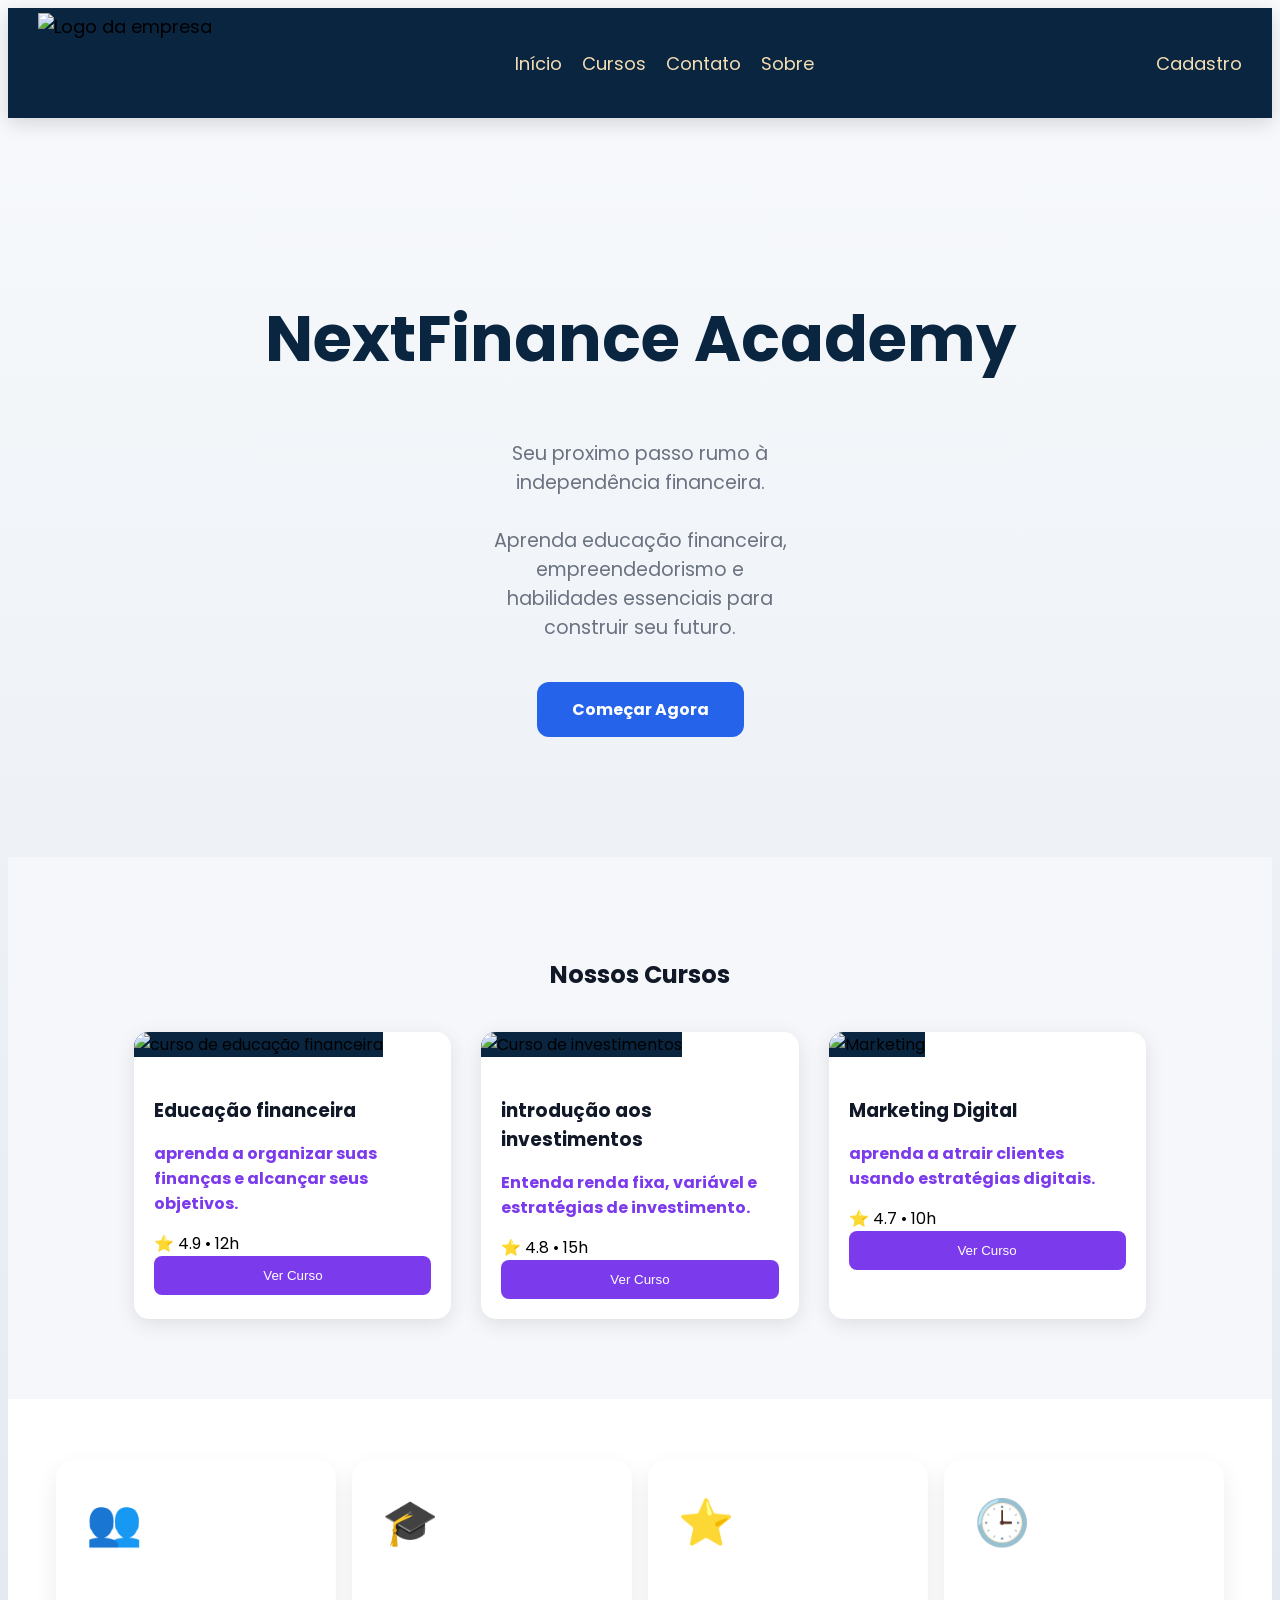
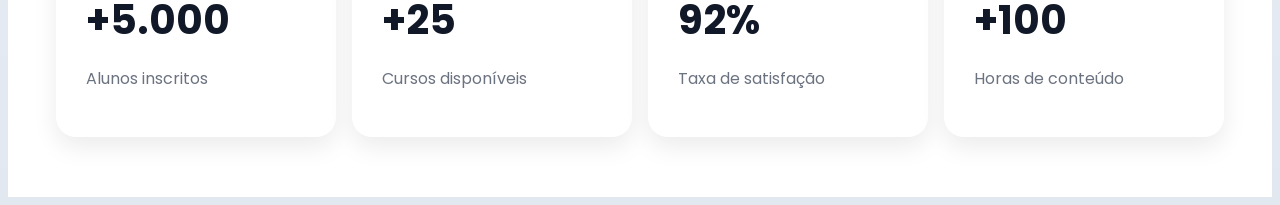
==== index.html @ c44e7efe "cursoso adicionados" ====
<!DOCTYPE html>
<html lang="pt-br">

<head>
    <meta charset="UTF-8">
    <meta name="viewport" content="width=device-width, initial-scale=1.0">
    <title>NextFinance Academy</title>
    <link rel="stylesheet" href="style.css">
    <link href="https://fonts.googleapis.com/css2?family=Poppins:wght@300;400;500;600;700&display=swap"
        rel="stylesheet">
</head>

<body>
    <header>
        <nav>
            <img src="https://i.ibb.co/NdxJxhT0/Chat-GPT-Image-18-de-jun-de-2026-17-41-39-removebg-preview-1.png" alt="Logo da empresa" class="logo">
            <ul class="menu center-menu">
                <li class="home"><a href="#home">Início</a></li>
                <li class="dropdown"><a href="#dropdown">Cursos</a></li>
                <li class="contato"><a href="#contato">Contato</a></li>
                <li class="sobre"><a href="#sobre">Sobre</a></li>
            </ul>
            <ul class="menu-right">
                <li class="cadrasto"><a href="cadastro.html">Cadastro</a></li>
            </ul>
        </nav>
    </header>
    <section class="hero">
        <div class="hero-content">
            <h1>NextFinance Academy</h1>

            <p>
                Seu proximo passo rumo à independência financeira. <br><br>

                Aprenda educação financeira, empreendedorismo e 
                habilidades essenciais para construir seu futuro.
            </p>

            <a href="#" class="btn">Começar Agora</a>
        </div>
    </section>

    <section class="cursos">

        <h2>Nossos Cursos</h2>
      <div class="cards">

       <div class="card">
         <img src="" alt="curso de educação financeira">

            <div class="card-conteudo">
                <h3>Educação financeira</h3>

                <p>aprenda a organizar suas finanças e alcançar seus objetivos.</p>

                <span>⭐ 4.9 • 12h</span>

                <button>Ver Curso</button>
        </div>
       </div>


      <div class="card">
        <img src="" alt="Curso de investimentos">

        <div class="card-conteudo">
            <h3>introdução aos investimentos</h3>


            <p>Entenda renda fixa, variável e estratégias de investimento.</p>

                     <span>⭐ 4.8 • 15h</span>

                <button>Ver Curso</button>
        </div>
      </div>

       <div class="card">
        <img src="" alt="Marketing">

        <div class="card-conteudo">
            <h3>Marketing Digital</h3>


            <p> aprenda a atrair clientes usando estratégias digitais.</p>

                     <span>⭐ 4.7 • 10h</span>

                <button>Ver Curso</button>
        </div>
      </div>
      </div>

        </section>




    <section class="status">

        <div class="status-item">
            <div class="icone">👥</div>
            <h2>+5.000</h2>
            <p>Alunos inscritos</p>
        </div>

        <div class="status-item">
            <div class="icone">🎓</div>
            <h2>+25</h2>
            <p>Cursos disponíveis</p>
        </div>

        <div class="status-item">
            <div class="icone">⭐</div>
            <h2>92%</h2>
            <p>Taxa de satisfação</p>
        </div>

        <div class="status-item">
            <div class="icone">🕒</div>
            <h2>+100</h2>
            <p>Horas de conteúdo</p>
        </div>
    </section>
    <script src="script.js"></script>
</body>

</html>
---- style.css ----
body {
    background: linear-gradient(180deg,
            #f8fafc,
            #e2e8f0);
    font-family: 'Poppins', sans-serif;
}

nav {
    display: flex;
    justify-content: space-between;
    align-items: center;
    position: relative;
    background-color: #0A2540;
    padding: 15px 30px;
    height: 80px;
    font-size: 18px;
    box-shadow:
        0 5px 20px rgba(0, 0, 0, .15);
}

img {
    width: 250px;
    height: auto;
    background-color: #0A2540;
}

.menu {
    list-style: none;
    display: flex;
    gap: 20px;
    margin: 0;
    padding: 0;
    align-items: center;
}

.center-menu {
    position: static;
    transform: none;
}

li {
    color: white;
}

.status {
    background-color: #FFFFFF;
    padding: 60px 40px;
    display: flex;
    justify-content: space-around;
    align-items: center;
    flex-wrap: wrap;
}

.icone {
    font-size: 45px;
    color: #7C3AED;
    margin-bottom: 15px;
}

.status-item h2 {
    font-size: 2.5rem;
    color: #111827;
    margin-bottom: 10px;
}

.status-item p {
    color: #6B7280;
    font-size: 1rem;
}

a {
    font-style: normal;
    color: #f5deb3;
    text-decoration: none;
}

a:hover {
    color: rgb(0, 161, 182);
}

.cadrasto {
    display: flex;
    align-items: center;
}

.hero {
    text-align: center;
    padding: 120px 20px;
}

.hero h1 {
    font-size: 4rem;
    color: #0A2540;
}

.hero p {
    font-size: 1.2rem;
    color: #6B7280;
    max-width: 300px;
    margin: 20px auto;
}

.btn {
    display: inline-block;
    background: #2563EB;
    color: white;
    padding: 15px 35px;
    border-radius: 12px;
    font-weight: bold;
    margin-top: 20px;
    transition: 0.3s;
}

.btn:hover {
    background: #1D4ED8;
    color: white;
}

.status-item {
    background: white;
    padding: 30px;
    border-radius: 20px;
    width: 220px;

    box-shadow:
        0 10px 25px rgba(0, 0, 0, .08);

    transition: .3s;
}

.status-item:hover {
    transform: translateY(-8px);
}

header {
    position: sticky;
    top: 0;
    z-index: 1000;
}

.logo {
    height: 100px;
    width: auto;
    margin: 0;
    padding: 0;
}

.cursos{
padding: 80px 10%;
background: #F5F7FA;
}

.cursos h2{
text-align: center;
margin-bottom: 40px;
color: #111827;
}

.cards{
display: grid;
grid-template-columns: repeat(auto-fit, minmax(300px,1fr));
gap: 30px;
}

.card{
background: white;
border-radius: 15px;
overflow: hidden;
box-shadow: 0 5px 20px rgba(0, 0, 0, .1);
transition: .3s;
}

.card:hover{
transform: translateY(_10px);
}

.card img{
width: 100%;
height: 200px;
object-fit: cover;
}

.card-conteudo{
padding: 20px;
}

.card-conteudo h3{
margin-bottom: 10px;
color: #111827 ;
}

.card-conteudo P{
color: #6B7280;
margin-bottom: 15px;
color: #7C3AED;
font-weight: bold;
}

.card-conteudo button{
width: 100%;
padding: 12px;
background: #7C3AED;
color: white;
border: none;
border-radius: 8px;
cursor: pointer;
}
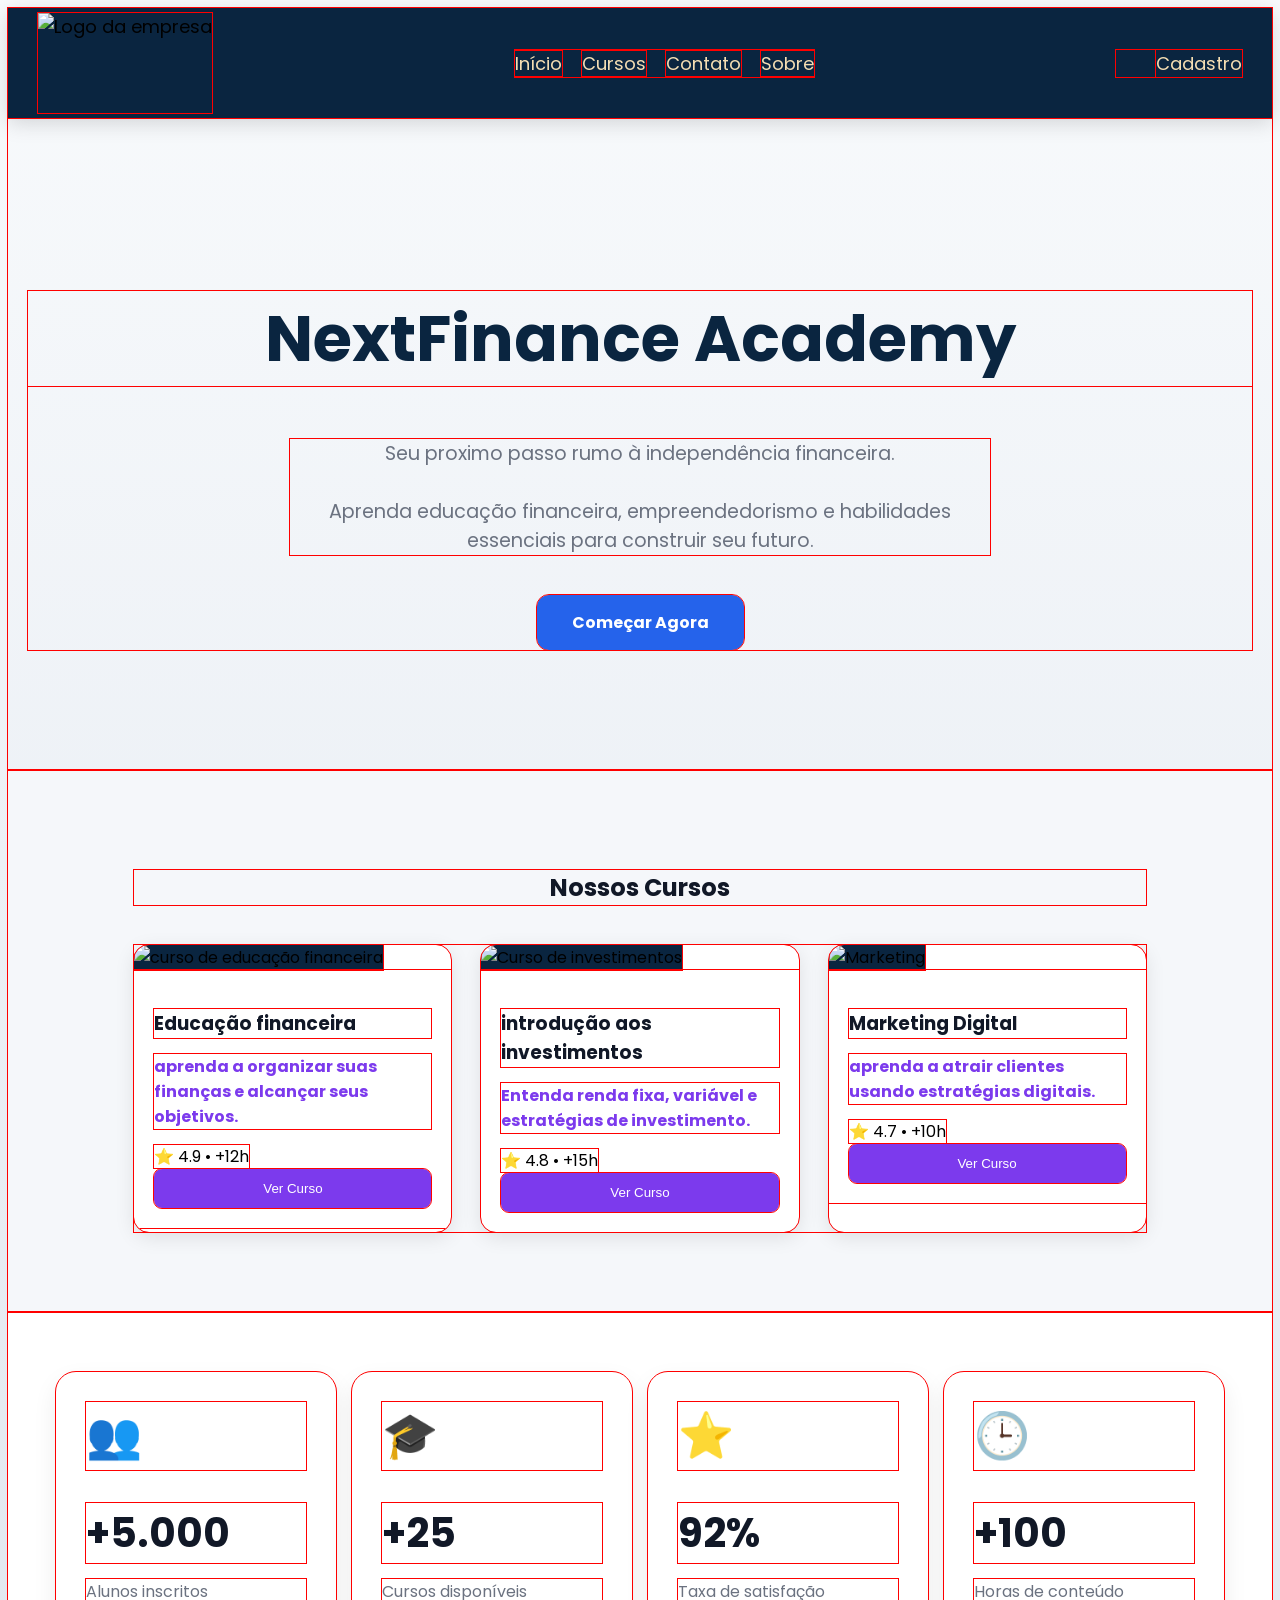
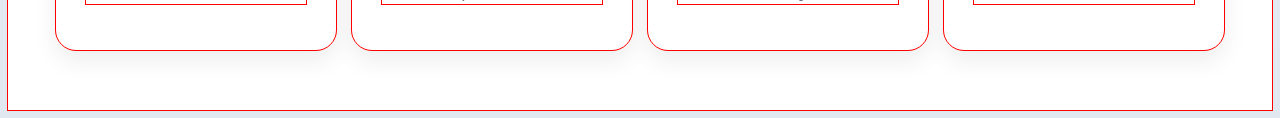
==== commit 60bfc57d: "Add files via upload" ====
--- a/index.html
+++ b/index.html
@@ -46,22 +46,21 @@
       <div class="cards">
 
        <div class="card">
-         <img src="" alt="curso de educação financeira">
+         <img src="https://i.ibb.co/Ldg8jfv4/Chat-GPT-Image-21-de-jun-de-2026-20-18-05.png" alt="curso de educação financeira">
 
             <div class="card-conteudo">
                 <h3>Educação financeira</h3>
 
                 <p>aprenda a organizar suas finanças e alcançar seus objetivos.</p>
 
-                <span>⭐ 4.9 • 12h</span>
+                <span>⭐ 4.9 • +12h</span>
 
                 <button>Ver Curso</button>
         </div>
        </div>
 
-
       <div class="card">
-        <img src="" alt="Curso de investimentos">
+        <img src="https://i.ibb.co/ch564VSR/Chat-GPT-Image-21-de-jun-de-2026-20-07-12.png" alt="Curso de investimentos">
 
         <div class="card-conteudo">
             <h3>introdução aos investimentos</h3>
@@ -69,14 +68,14 @@
 
             <p>Entenda renda fixa, variável e estratégias de investimento.</p>
 
-                     <span>⭐ 4.8 • 15h</span>
+                     <span>⭐ 4.8 • +15h</span>
 
                 <button>Ver Curso</button>
         </div>
       </div>
 
        <div class="card">
-        <img src="" alt="Marketing">
+        <img src="https://i.ibb.co/Csw8xntf/magnific-a-device-on-a-desk-a-hand-br-Ih-RQL5-Y2.png" alt="Marketing">
 
         <div class="card-conteudo">
             <h3>Marketing Digital</h3>
@@ -84,7 +83,7 @@
 
             <p> aprenda a atrair clientes usando estratégias digitais.</p>
 
-                     <span>⭐ 4.7 • 10h</span>
+                     <span>⭐ 4.7 • +10h</span>
 
                 <button>Ver Curso</button>
         </div>
@@ -122,7 +121,7 @@
             <p>Horas de conteúdo</p>
         </div>
     </section>
-    <script src="script.js"></script>
+ 
+ <script src="script.js"></script>
 </body>
-
 </html>
--- a/style.css
+++ b/style.css
@@ -1,3 +1,7 @@
+*{
+    outline: 1px solid red;
+}
+
 body {
     background: linear-gradient(180deg,
             #f8fafc,
@@ -89,14 +93,14 @@
 }
 
 .hero h1 {
-    font-size: 4rem;
+    font-size: clamp(2rem, 6vw, 4rem);
     color: #0A2540;
 }
 
 .hero p {
     font-size: 1.2rem;
     color: #6B7280;
-    max-width: 300px;
+    max-width: 700px;
     margin: 20px auto;
 }
 
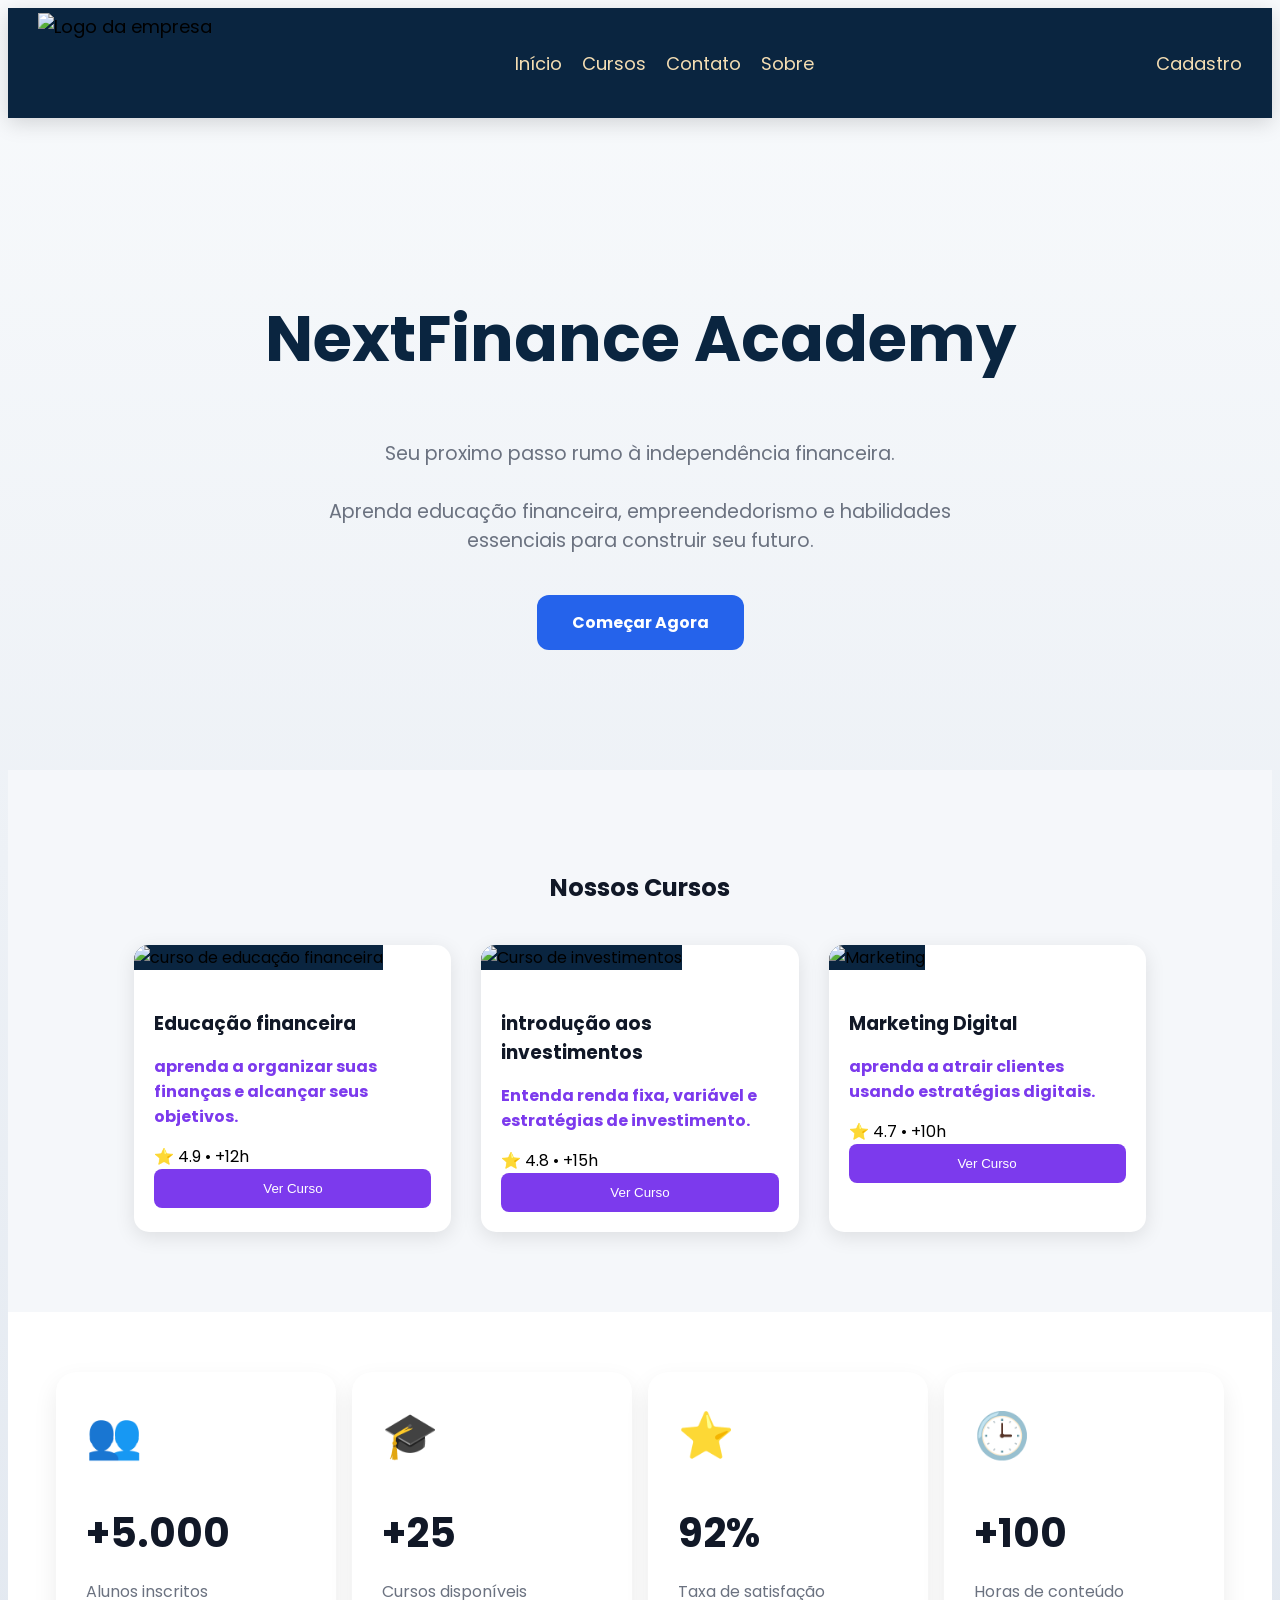
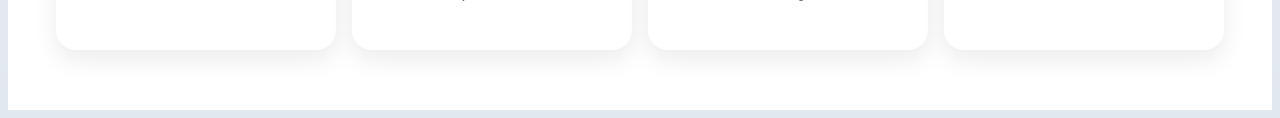
==== commit e43e9229: "Add files via upload" ====
--- a/index.html
+++ b/index.html
@@ -121,7 +121,6 @@
             <p>Horas de conteúdo</p>
         </div>
     </section>
- 
  <script src="script.js"></script>
 </body>
 </html>
--- a/style.css
+++ b/style.css
@@ -1,7 +1,3 @@
-*{
-    outline: 1px solid red;
-}
-
 body {
     background: linear-gradient(180deg,
             #f8fafc,
@@ -93,7 +89,7 @@
 }
 
 .hero h1 {
-    font-size: clamp(2rem, 6vw, 4rem);
+    font-size: 4rem;
     color: #0A2540;
 }
 
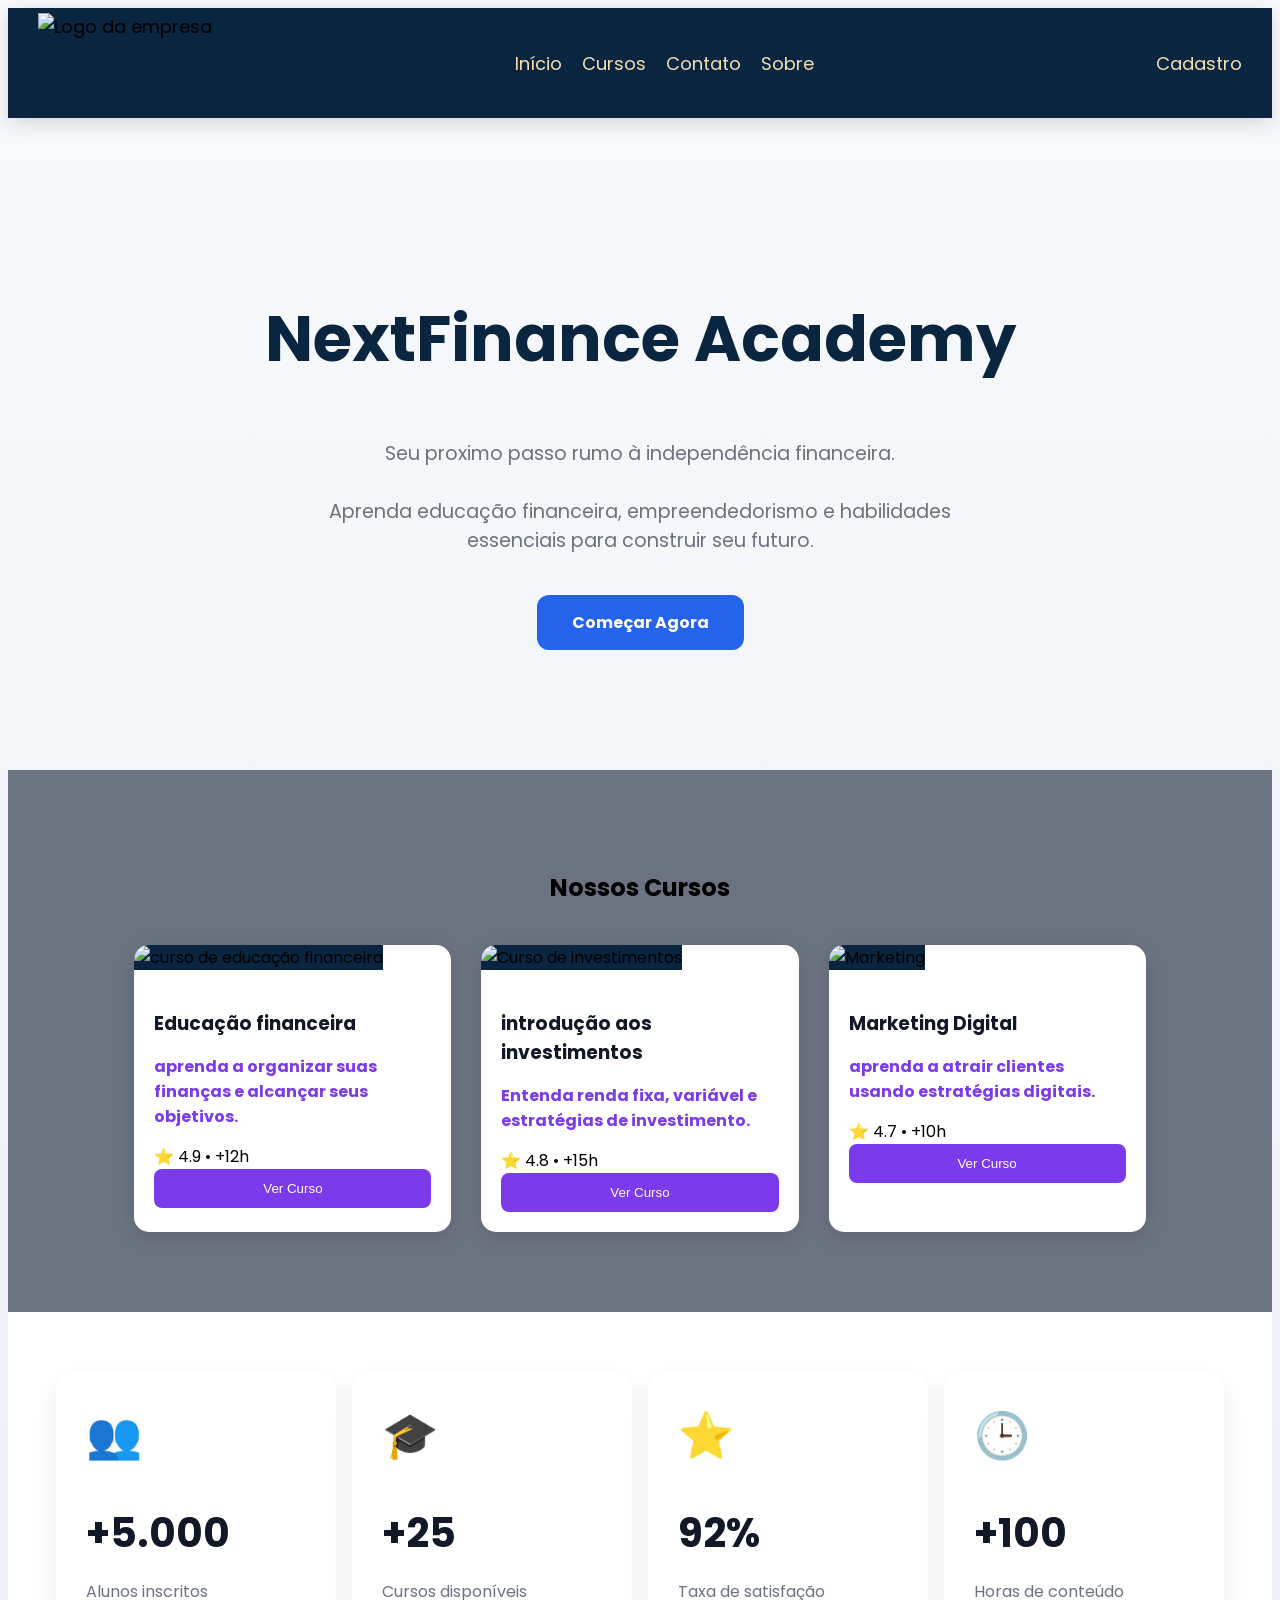
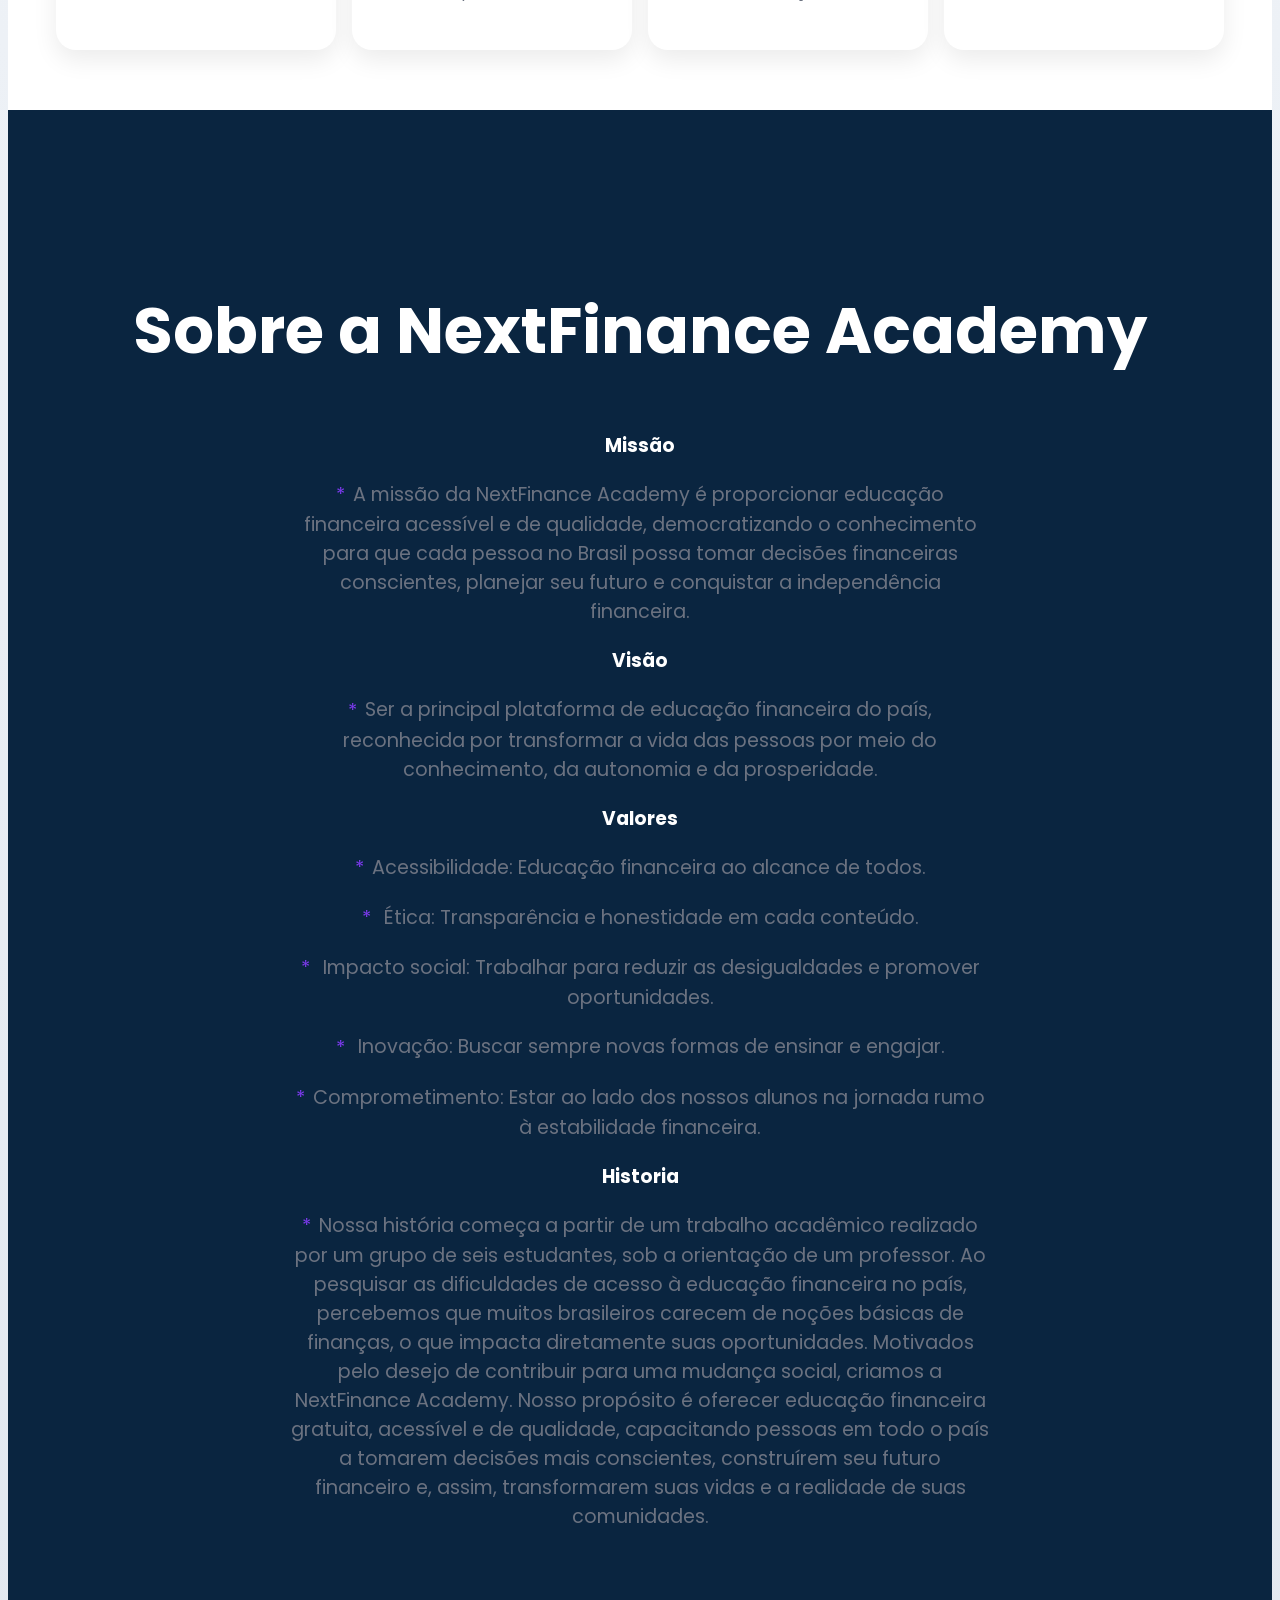
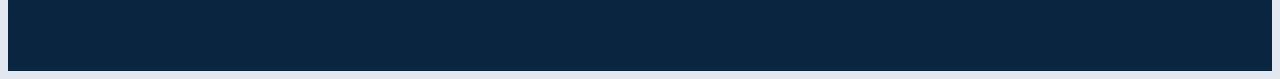
==== commit fbe5abd2: "Add files via upload" ====
--- a/index.html
+++ b/index.html
@@ -16,7 +16,7 @@
             <img src="https://i.ibb.co/NdxJxhT0/Chat-GPT-Image-18-de-jun-de-2026-17-41-39-removebg-preview-1.png" alt="Logo da empresa" class="logo">
             <ul class="menu center-menu">
                 <li class="home"><a href="#home">Início</a></li>
-                <li class="dropdown"><a href="#dropdown">Cursos</a></li>
+                <li class="dropdown"><a href="#cursos">Cursos</a></li>
                 <li class="contato"><a href="#contato">Contato</a></li>
                 <li class="sobre"><a href="#sobre">Sobre</a></li>
             </ul>
@@ -25,7 +25,7 @@
             </ul>
         </nav>
     </header>
-    <section class="hero">
+    <section class="hero" id="home">
         <div class="hero-content">
             <h1>NextFinance Academy</h1>
 
@@ -36,19 +36,19 @@
                 habilidades essenciais para construir seu futuro.
             </p>
 
-            <a href="#" class="btn">Começar Agora</a>
+            <a href="cadastro.html" class="btn">Começar Agora</a>
         </div>
     </section>
 
-    <section class="cursos">
+    <section class="cursos" id="cursos">
 
         <h2>Nossos Cursos</h2>
-      <div class="cards">
+    <div class="cards">
 
-       <div class="card">
+        <div class="card">
          <img src="https://i.ibb.co/Ldg8jfv4/Chat-GPT-Image-21-de-jun-de-2026-20-18-05.png" alt="curso de educação financeira">
 
-            <div class="card-conteudo">
+             <div class="card-conteudo">
                 <h3>Educação financeira</h3>
 
                 <p>aprenda a organizar suas finanças e alcançar seus objetivos.</p>
@@ -56,13 +56,13 @@
                 <span>⭐ 4.9 • +12h</span>
 
                 <button>Ver Curso</button>
+             </div>
         </div>
-       </div>
 
       <div class="card">
         <img src="https://i.ibb.co/ch564VSR/Chat-GPT-Image-21-de-jun-de-2026-20-07-12.png" alt="Curso de investimentos">
 
-        <div class="card-conteudo">
+         <div class="card-conteudo">
             <h3>introdução aos investimentos</h3>
 
 
@@ -71,29 +71,27 @@
                      <span>⭐ 4.8 • +15h</span>
 
                 <button>Ver Curso</button>
-        </div>
+         </div>
       </div>
 
-       <div class="card">
-        <img src="https://i.ibb.co/Csw8xntf/magnific-a-device-on-a-desk-a-hand-br-Ih-RQL5-Y2.png" alt="Marketing">
+        <div class="card">
+           <img src="https://i.ibb.co/Csw8xntf/magnific-a-device-on-a-desk-a-hand-br-Ih-RQL5-Y2.png" alt="Marketing">
 
-        <div class="card-conteudo">
-            <h3>Marketing Digital</h3>
+             <div class="card-conteudo">
+               <h3>Marketing Digital</h3>
 
 
-            <p> aprenda a atrair clientes usando estratégias digitais.</p>
+                  <p> aprenda a atrair clientes usando estratégias digitais.</p>
 
                      <span>⭐ 4.7 • +10h</span>
 
-                <button>Ver Curso</button>
+                 <button>Ver Curso</button>
+             </div>
+        
         </div>
-      </div>
-      </div>
+    </div>
 
         </section>
-
-
-
 
     <section class="status">
 
@@ -121,6 +119,46 @@
             <p>Horas de conteúdo</p>
         </div>
     </section>
- <script src="script.js"></script>
+
+    <script src="script.js"></script>
+
+
+
+<section class="hero-sobre" id="sobre">
+        <div class="hero-content-sobre">
+            <h1>Sobre a NextFinance Academy</h1>
+                <h3> Missão </h3>
+
+                 <p>A missão da NextFinance Academy é proporcionar educação financeira acessível e de qualidade, democratizando o conhecimento para que cada pessoa no Brasil possa tomar decisões financeiras conscientes, planejar seu futuro e conquistar a independência financeira.
+                 </p>
+
+                <h3> Visão </h3>     
+                 <p>Ser a principal plataforma de educação financeira do país, reconhecida por transformar a vida das pessoas por meio do conhecimento, da autonomia e da prosperidade.
+                 </p>
+
+                 <h3> Valores </h3>
+                 <p>Acessibilidade: Educação financeira ao alcance de todos. </p>
+
+                   <p> Ética: Transparência e honestidade em cada conteúdo.  </p>
+
+                   <p> Impacto social: Trabalhar para reduzir as desigualdades e promover oportunidades.</p>
+
+                   <p> Inovação: Buscar sempre novas formas de ensinar e engajar.</p> 
+
+                   <p>Comprometimento: Estar ao lado dos nossos alunos na jornada rumo à estabilidade financeira.</p>
+
+                <h3>Historia</h3>
+                 <p>Nossa história começa a partir de um trabalho acadêmico realizado por um grupo de seis estudantes, sob a orientação de um professor. Ao pesquisar as dificuldades de acesso à educação financeira no país, percebemos que muitos brasileiros carecem de noções básicas de finanças, o que impacta diretamente suas oportunidades. Motivados pelo desejo de contribuir para uma mudança social, criamos a NextFinance Academy. Nosso propósito é oferecer educação financeira gratuita, acessível e de qualidade, capacitando pessoas em todo o país a tomarem decisões mais conscientes, construírem seu futuro financeiro e, assim, transformarem suas vidas e a realidade de suas comunidades.</p>
+
+
+        </div>
+    </section>
+
+
+
+
+
+
+
 </body>
 </html>
--- a/style.css
+++ b/style.css
@@ -147,19 +147,19 @@
 
 .cursos{
 padding: 80px 10%;
-background: #F5F7FA;
+background: #6B7280;
 }
 
 .cursos h2{
 text-align: center;
 margin-bottom: 40px;
-color: #111827;
+color: black;
 }
 
 .cards{
 display: grid;
 grid-template-columns: repeat(auto-fit, minmax(300px,1fr));
-gap: 30px;
+gap: 30px;;
 }
 
 .card{
@@ -204,4 +204,34 @@
 border: none;
 border-radius: 8px;
 cursor: pointer;
-}+}
+
+.hero-sobre {
+    text-align: center;
+    padding: 120px 20px;
+    background-color: #0A2540;
+}
+
+.hero-sobre h1 {
+    font-size: 4rem;
+    color: white;
+}
+
+.hero-sobre h3 {
+    color: white;
+}
+
+.hero-sobre p {
+    font-size: 1.2rem;
+    color: #6B7280;
+    max-width: 700px;
+    margin: 20px auto;
+}
+ .hero-content-sobre p::before{
+content: "*";
+color: #7C3AED ;
+font-size: 1.2rem;
+margin-right: 8px;
+vertical-align: middle;
+display: inline-block;
+ }
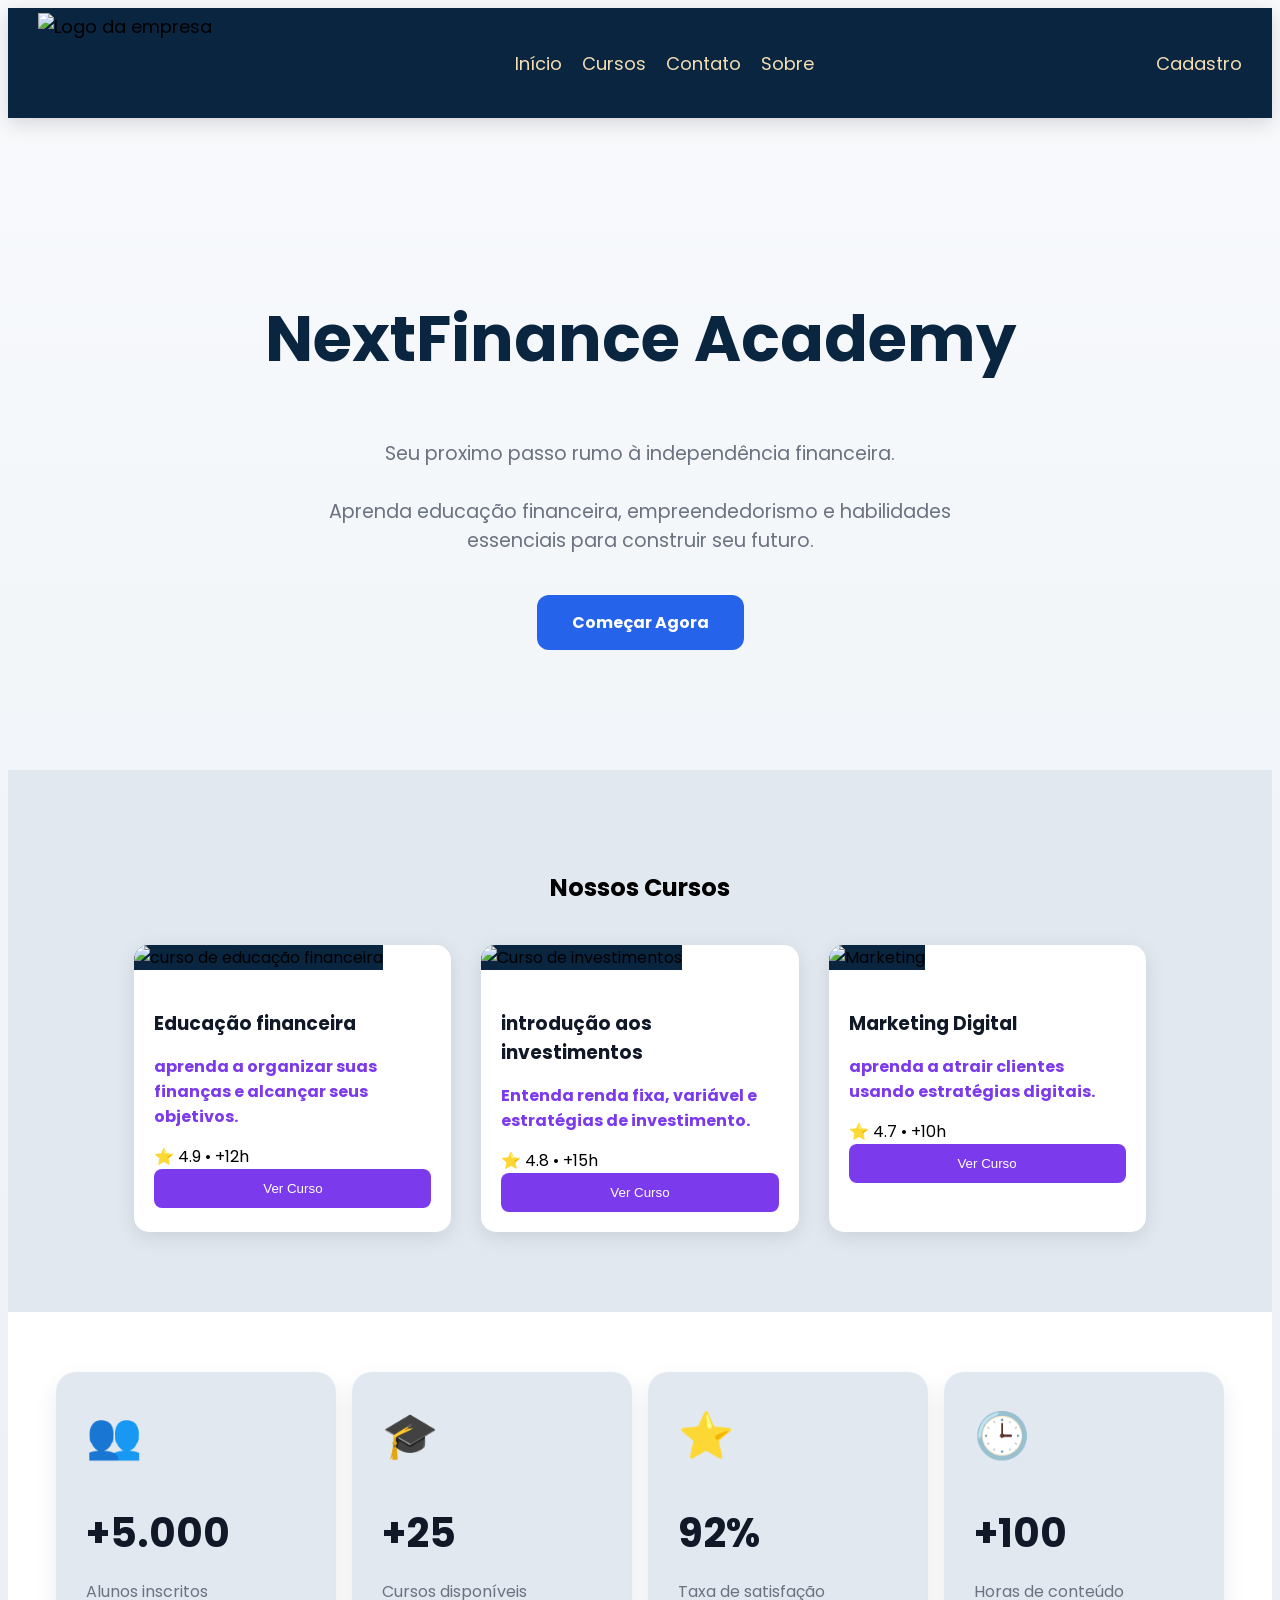
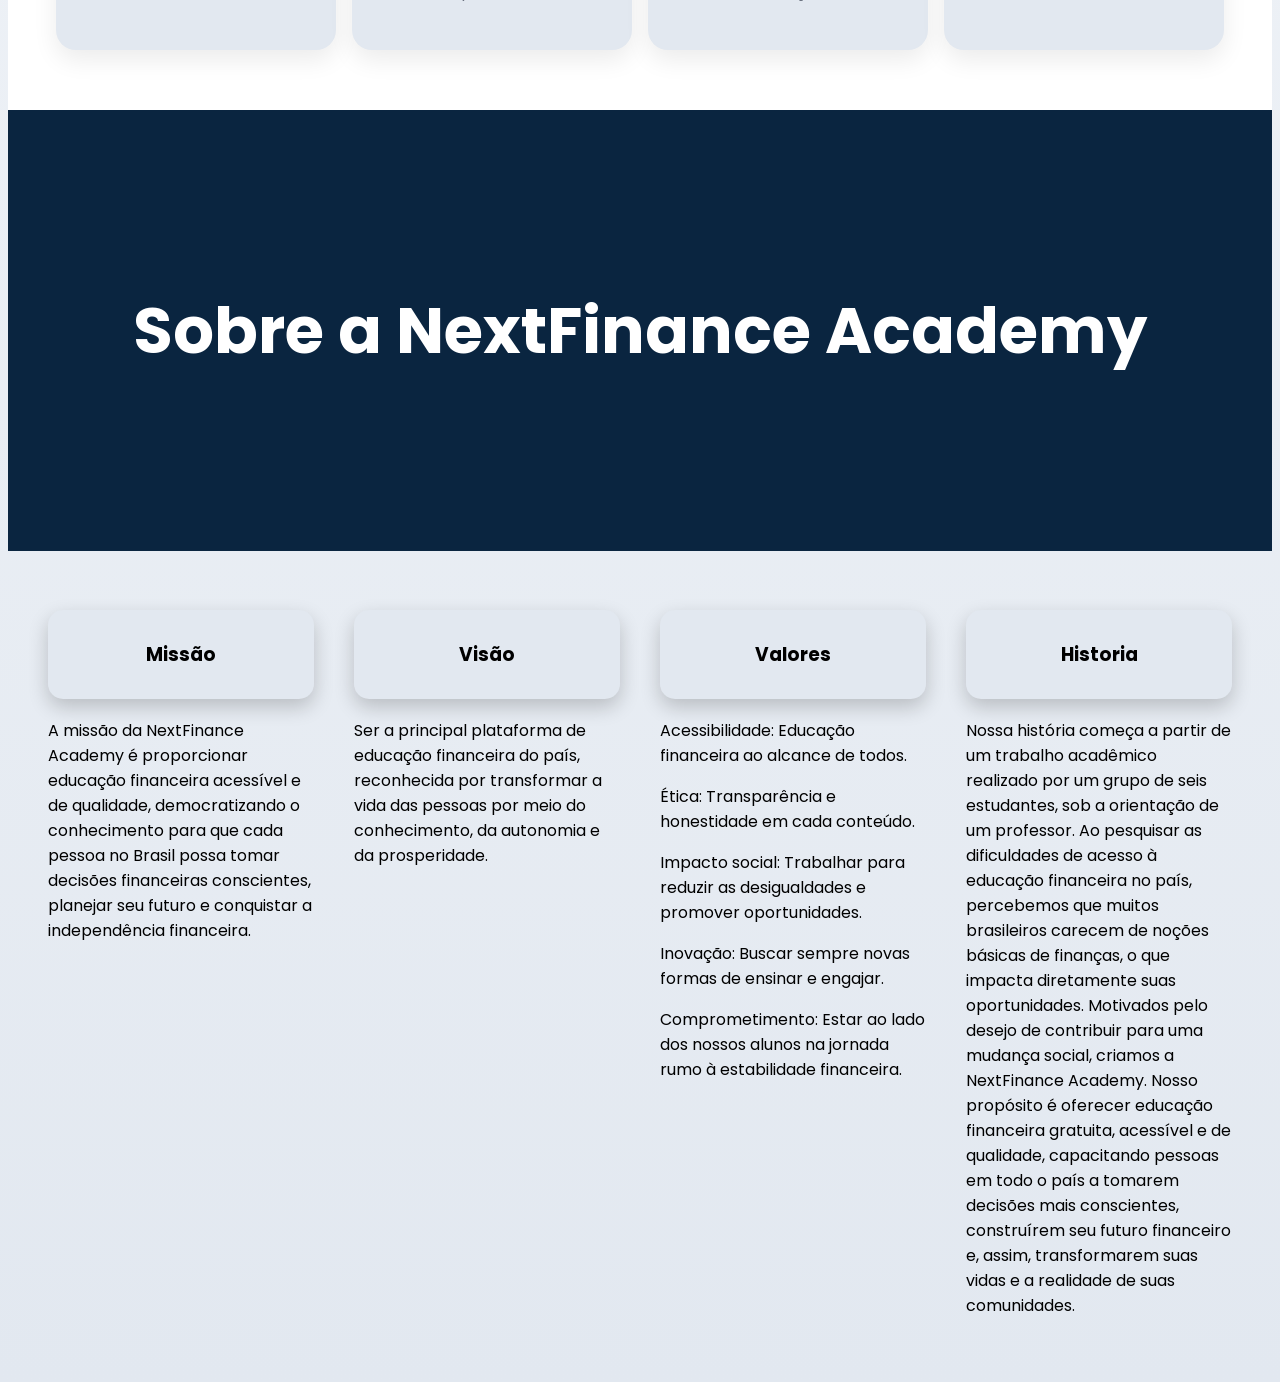
==== commit 58cb7ffc: "Add files via upload" ====
--- a/index.html
+++ b/index.html
@@ -90,8 +90,8 @@
         
         </div>
     </div>
+</section>
 
-        </section>
 
     <section class="status">
 
@@ -127,16 +127,25 @@
 <section class="hero-sobre" id="sobre">
         <div class="hero-content-sobre">
             <h1>Sobre a NextFinance Academy</h1>
-                <h3> Missão </h3>
+        </div>
+</section>
+<section class="sobre-container">  
+            <div>
+                <h3 class="card-sobre"> Missão </h3>
 
                  <p>A missão da NextFinance Academy é proporcionar educação financeira acessível e de qualidade, democratizando o conhecimento para que cada pessoa no Brasil possa tomar decisões financeiras conscientes, planejar seu futuro e conquistar a independência financeira.
                  </p>
 
-                <h3> Visão </h3>     
+        </div>
+
+        <div>
+                <h3 class="card-sobre"> Visão </h3>     
                  <p>Ser a principal plataforma de educação financeira do país, reconhecida por transformar a vida das pessoas por meio do conhecimento, da autonomia e da prosperidade.
                  </p>
+        </div>
 
-                 <h3> Valores </h3>
+        <div>
+                 <h3 class="card-sobre"> Valores </h3>
                  <p>Acessibilidade: Educação financeira ao alcance de todos. </p>
 
                    <p> Ética: Transparência e honestidade em cada conteúdo.  </p>
@@ -147,18 +156,15 @@
 
                    <p>Comprometimento: Estar ao lado dos nossos alunos na jornada rumo à estabilidade financeira.</p>
 
-                <h3>Historia</h3>
-                 <p>Nossa história começa a partir de um trabalho acadêmico realizado por um grupo de seis estudantes, sob a orientação de um professor. Ao pesquisar as dificuldades de acesso à educação financeira no país, percebemos que muitos brasileiros carecem de noções básicas de finanças, o que impacta diretamente suas oportunidades. Motivados pelo desejo de contribuir para uma mudança social, criamos a NextFinance Academy. Nosso propósito é oferecer educação financeira gratuita, acessível e de qualidade, capacitando pessoas em todo o país a tomarem decisões mais conscientes, construírem seu futuro financeiro e, assim, transformarem suas vidas e a realidade de suas comunidades.</p>
+        </div>
 
 
+        <div>
+                <h3 class="card-sobre">Historia</h3>
+                 <p>Nossa história começa a partir de um trabalho acadêmico realizado por um grupo de seis estudantes, sob a orientação de um professor. Ao pesquisar as dificuldades de acesso à educação financeira no país, percebemos que muitos brasileiros carecem de noções básicas de finanças, o que impacta diretamente suas oportunidades. Motivados pelo desejo de contribuir para uma mudança social, criamos a NextFinance Academy. Nosso propósito é oferecer educação financeira gratuita, acessível e de qualidade, capacitando pessoas em todo o país a tomarem decisões mais conscientes, construírem seu futuro financeiro e, assim, transformarem suas vidas e a realidade de suas comunidades.</p>
         </div>
     </section>
 
 
-
-
-
-
-
 </body>
 </html>
--- a/style.css
+++ b/style.css
@@ -117,7 +117,7 @@
 }
 
 .status-item {
-    background: white;
+    background: #e2e8f0;
     padding: 30px;
     border-radius: 20px;
     width: 220px;
@@ -147,7 +147,7 @@
 
 .cursos{
 padding: 80px 10%;
-background: #6B7280;
+background: #e2e8f0;
 }
 
 .cursos h2{
@@ -217,21 +217,44 @@
     color: white;
 }
 
-.hero-sobre h3 {
-    color: white;
-}
-
-.hero-sobre p {
-    font-size: 1.2rem;
-    color: #6B7280;
-    max-width: 700px;
-    margin: 20px auto;
-}
- .hero-content-sobre p::before{
-content: "*";
-color: #7C3AED ;
-font-size: 1.2rem;
-margin-right: 8px;
-vertical-align: middle;
-display: inline-block;
- }+.sobre-container {
+    display: grid;
+    grid-template-columns: repeat(auto-fit, minmax(250px, 1fr));
+    gap: 40px;
+    padding: 40px;
+}
+
+.card-sobre {
+    background: rgba(255, 255, 255, 0.1); /* Fundo sutil */
+    padding: 30px;
+    border-radius: 15px;
+    box-shadow: 0 8px 20px rgba(0, 0, 0, 0.2); /* Sombra suave */
+    transition: transform 0.3s, box-shadow 0.3s;
+    text-align: center;
+    background-color: #e2e8f0;
+}
+
+.card-sobre:hover {
+    transform: translateY(-10px);
+    box-shadow: 0 15px 30px rgba(0, 0, 0, 0.3);
+}
+
+.card-sobre h3 {
+    color: #e2e8f0;
+    margin-bottom: 15px;
+    font-size: 1.8rem;
+}
+
+.card-sobre p {
+    color: #FFFFFF;
+    font-size: 1rem;
+    line-height: 1.6;
+}
+
+@media(max-width:900px){
+
+    .sobre-container{
+        grid-template-columns: 1fr;
+    }
+
+}
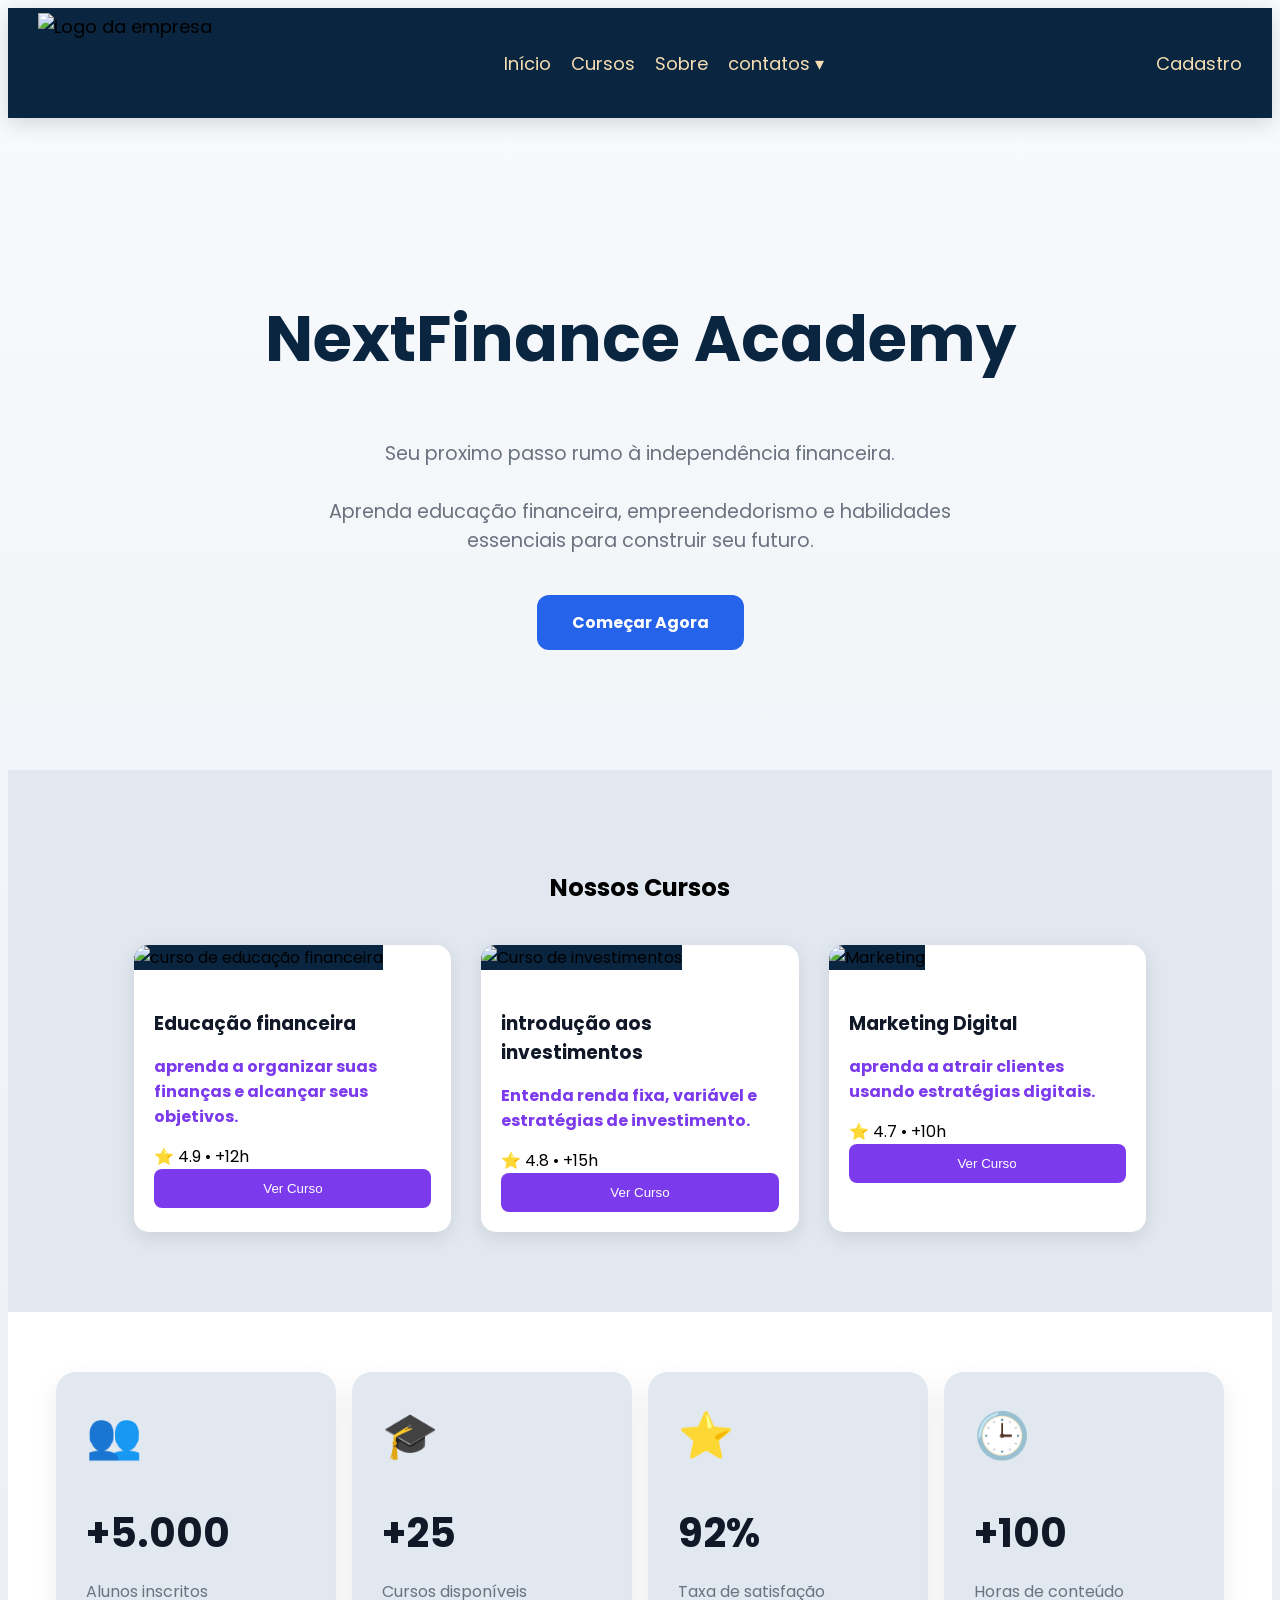
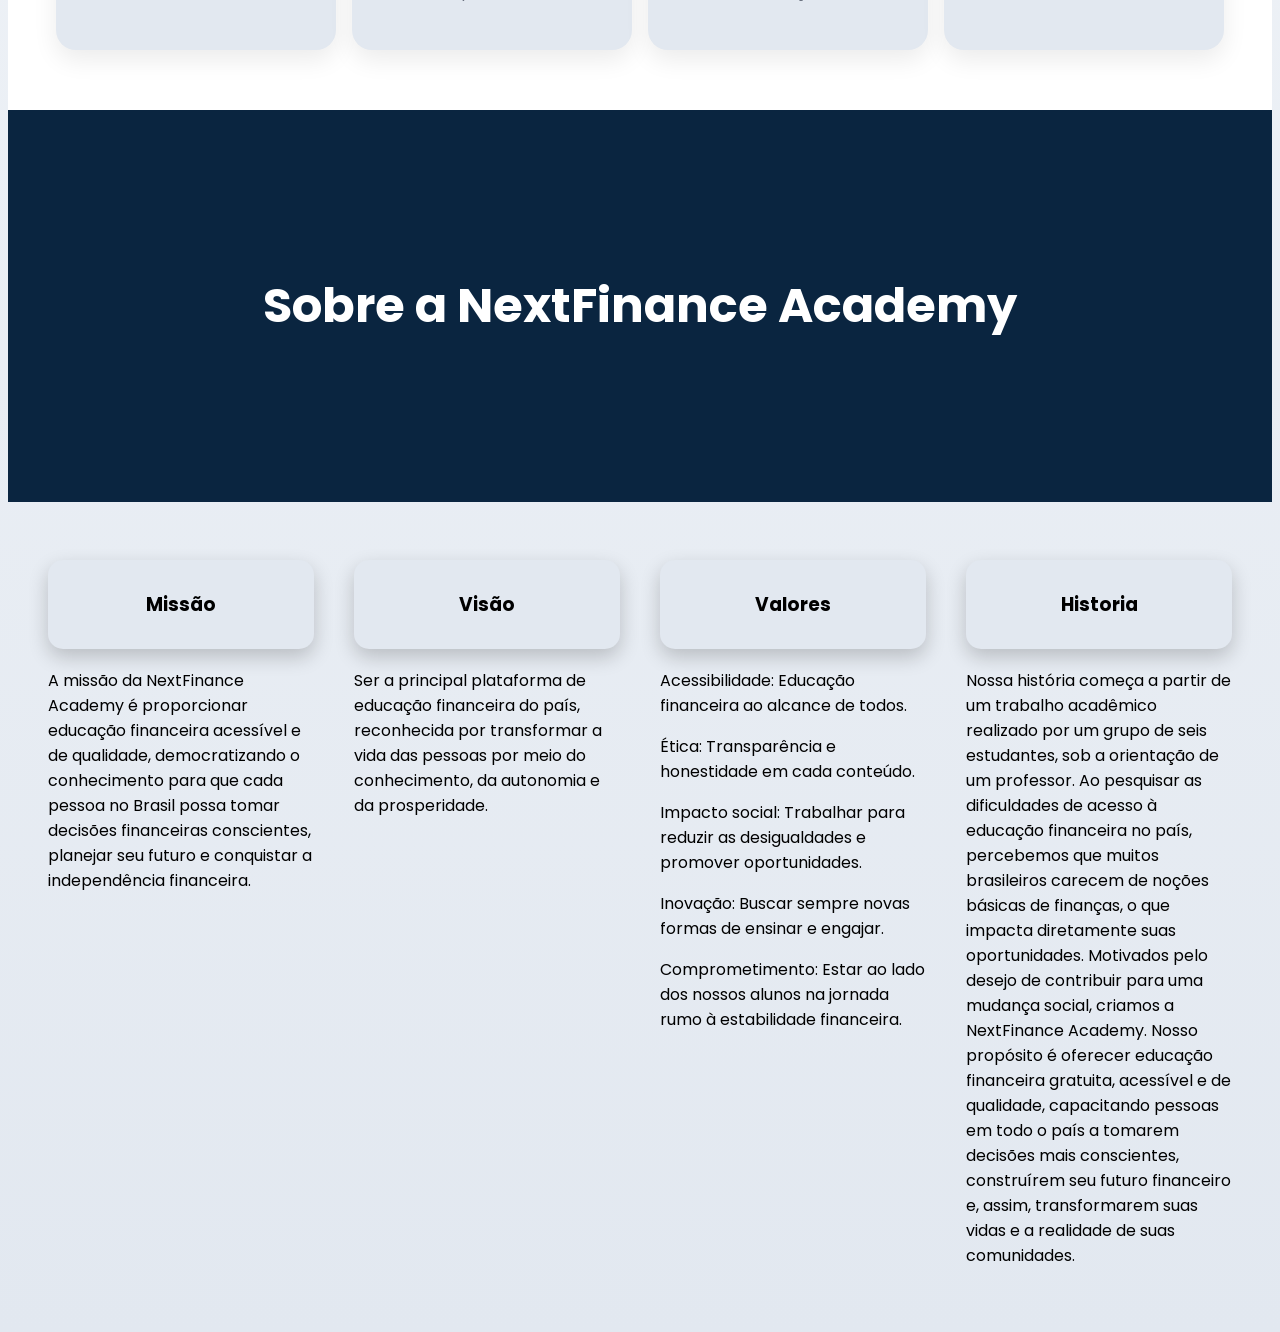
==== commit e255c720: "dia do seminario" ====
--- a/index.html
+++ b/index.html
@@ -16,10 +16,21 @@
             <img src="https://i.ibb.co/NdxJxhT0/Chat-GPT-Image-18-de-jun-de-2026-17-41-39-removebg-preview-1.png" alt="Logo da empresa" class="logo">
             <ul class="menu center-menu">
                 <li class="home"><a href="#home">Início</a></li>
-                <li class="dropdown"><a href="#cursos">Cursos</a></li>
-                <li class="contato"><a href="#contato">Contato</a></li>
+                <li class="mCursos"><a href="#cursos">Cursos</a></li>
                 <li class="sobre"><a href="#sobre">Sobre</a></li>
+
+                <li class="dropdown">
+                    <a href="#">contatos ▾</a>
+               
+       
+               <ul class="dropdown-menu">
+                <li><a href="zap">Whatszapp: (99) 9999-9999</a></li>
+                <li><a href="email">Email: xxxxxxx@gmail.com</a></li>
+                <li><a href="redes">Redes sociais:"NextFinanceAcademyOFICIAL" </a></li>
+                   
             </ul>
+        </li>
+    </ul>
             <ul class="menu-right">
                 <li class="cadrasto"><a href="cadastro.html">Cadastro</a></li>
             </ul>
--- a/style.css
+++ b/style.css
@@ -42,6 +42,46 @@
     color: white;
 }
 
+.dropdown {
+position: relative;
+}
+
+.dropdown-menu{
+display: none;
+position: absolute;
+top: 100%;
+left: 0;
+
+min-width: 180px;
+
+background: #0d2342;
+border-radius: 10px;
+padding: 10px 0;
+
+box-shadow: 0 10px 20px rgba(0,0,0,.2);
+
+z-index: 1000;
+}
+
+.dropdown-menu li{
+list-style: none;    
+}
+
+.dropdown-menu li a{
+display: block;
+padding: 12px 20px;
+color: white;
+}
+
+.dropdown-menu li a:hover {
+background-color: #13385f;
+
+}
+
+.dropdown:hover .dropdown-menu {
+    display: block;
+}
+
 .status {
     background-color: #FFFFFF;
     padding: 60px 40px;
@@ -171,7 +211,7 @@
 }
 
 .card:hover{
-transform: translateY(_10px);
+transform: translateY(-10px);
 }
 
 .card img{
@@ -213,7 +253,7 @@
 }
 
 .hero-sobre h1 {
-    font-size: 4rem;
+    font-size: 3rem;
     color: white;
 }
 
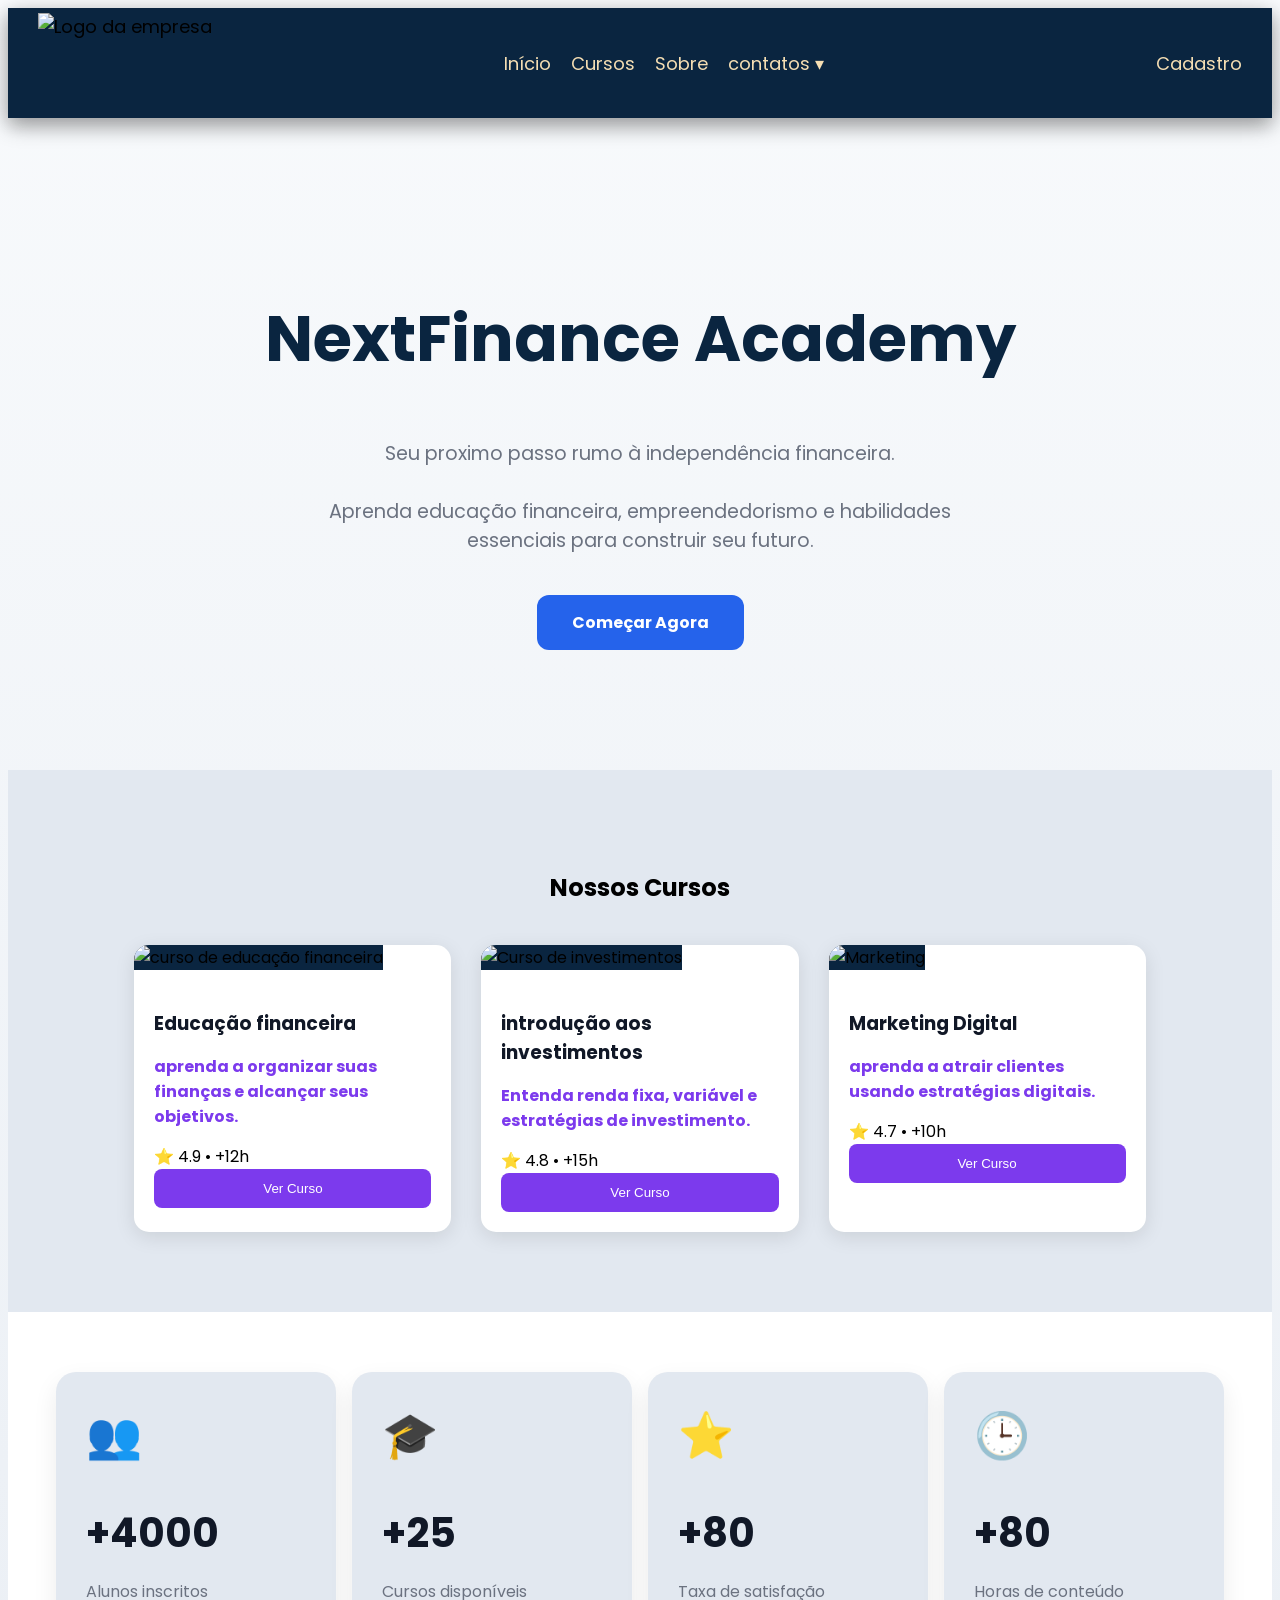
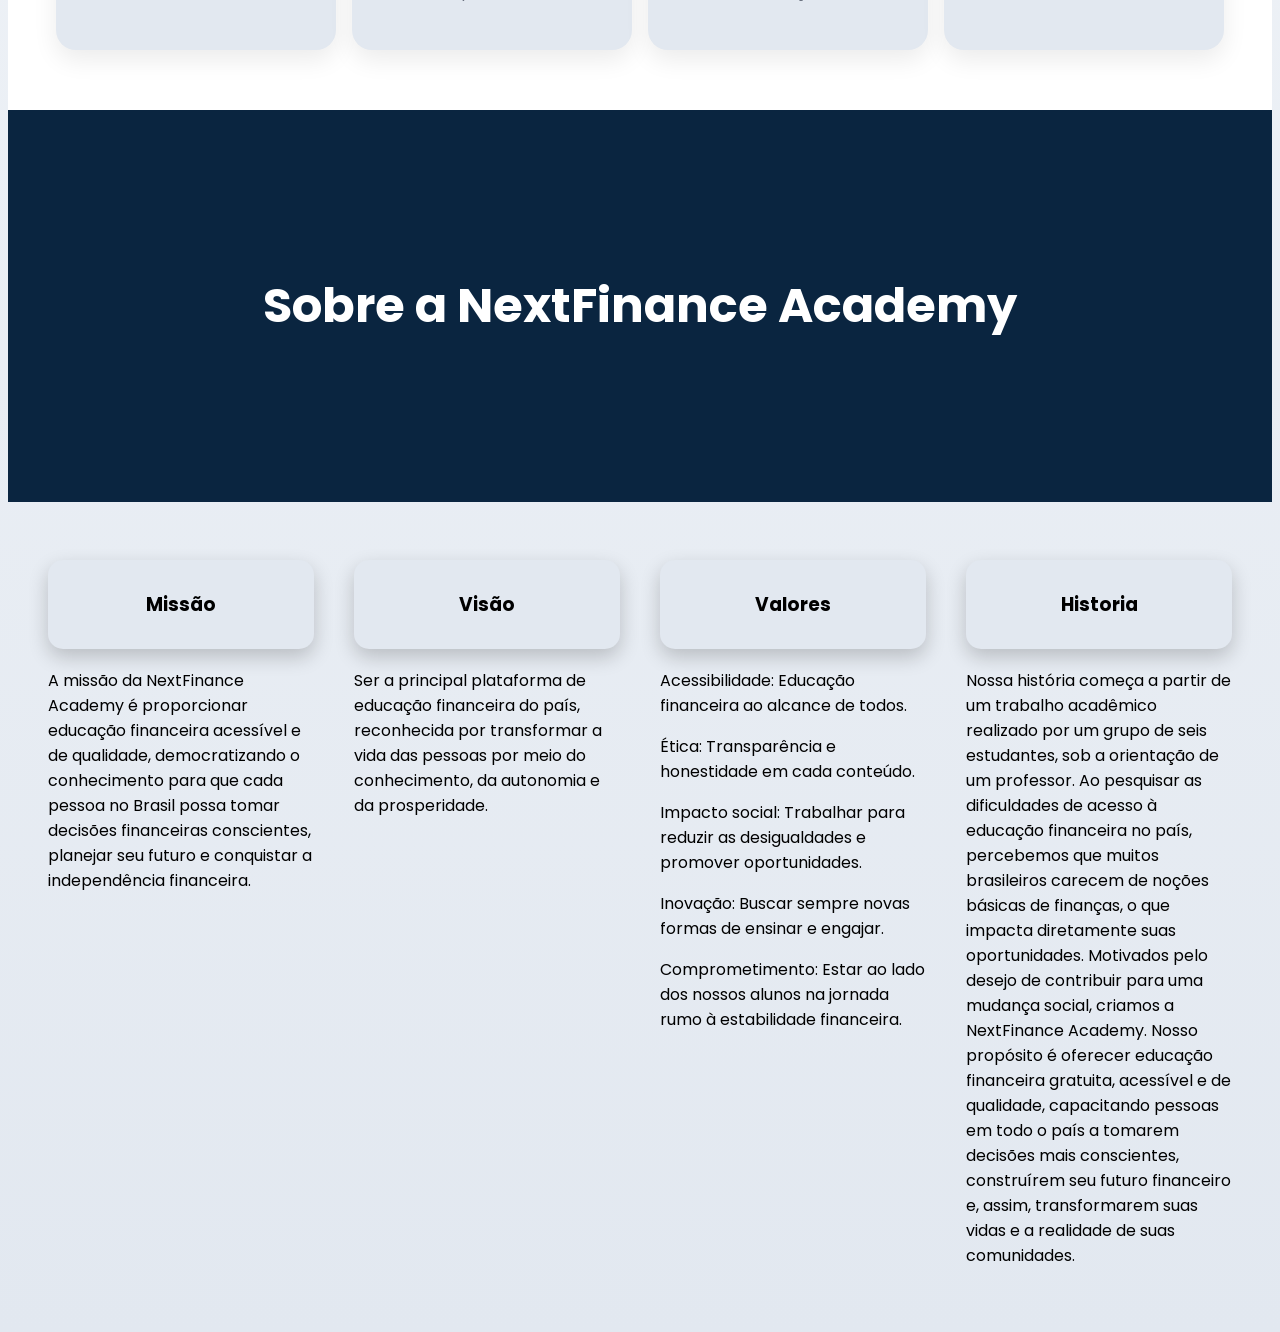
==== commit 0efe9b5f: "Add files via upload" ====
--- a/index.html
+++ b/index.html
@@ -131,7 +131,7 @@
         </div>
     </section>
 
-    <script src="script.js"></script>
+    
 
 
 
@@ -176,6 +176,7 @@
         </div>
     </section>
 
-
+<button id="topo">⬆</button>
+<script src="script.js"></script>
 </body>
 </html>
--- a/style.css
+++ b/style.css
@@ -176,6 +176,12 @@
     position: sticky;
     top: 0;
     z-index: 1000;
+    transition: .3;
+}
+
+header.scroll{
+background: #081b30;
+box-shadow: 0 8px 20px rgba(0,0,0,.3);
 }
 
 .logo {
@@ -208,6 +214,14 @@
 overflow: hidden;
 box-shadow: 0 5px 20px rgba(0, 0, 0, .1);
 transition: .3s;
+opacity: 0;
+transform: translateY(50px);
+transition: .6s;
+}
+
+.card.mostrar{
+opacity: 1;
+transform: translateY(0);
 }
 
 .card:hover{
@@ -297,4 +311,17 @@
         grid-template-columns: 1fr;
     }
 
+}
+
+#topo{
+    position:fixed;
+    right:25px;
+    bottom:25px;
+
+    display:none;
+
+    padding:15px;
+    border:none;
+    border-radius:50%;
+    cursor:pointer;
 }
